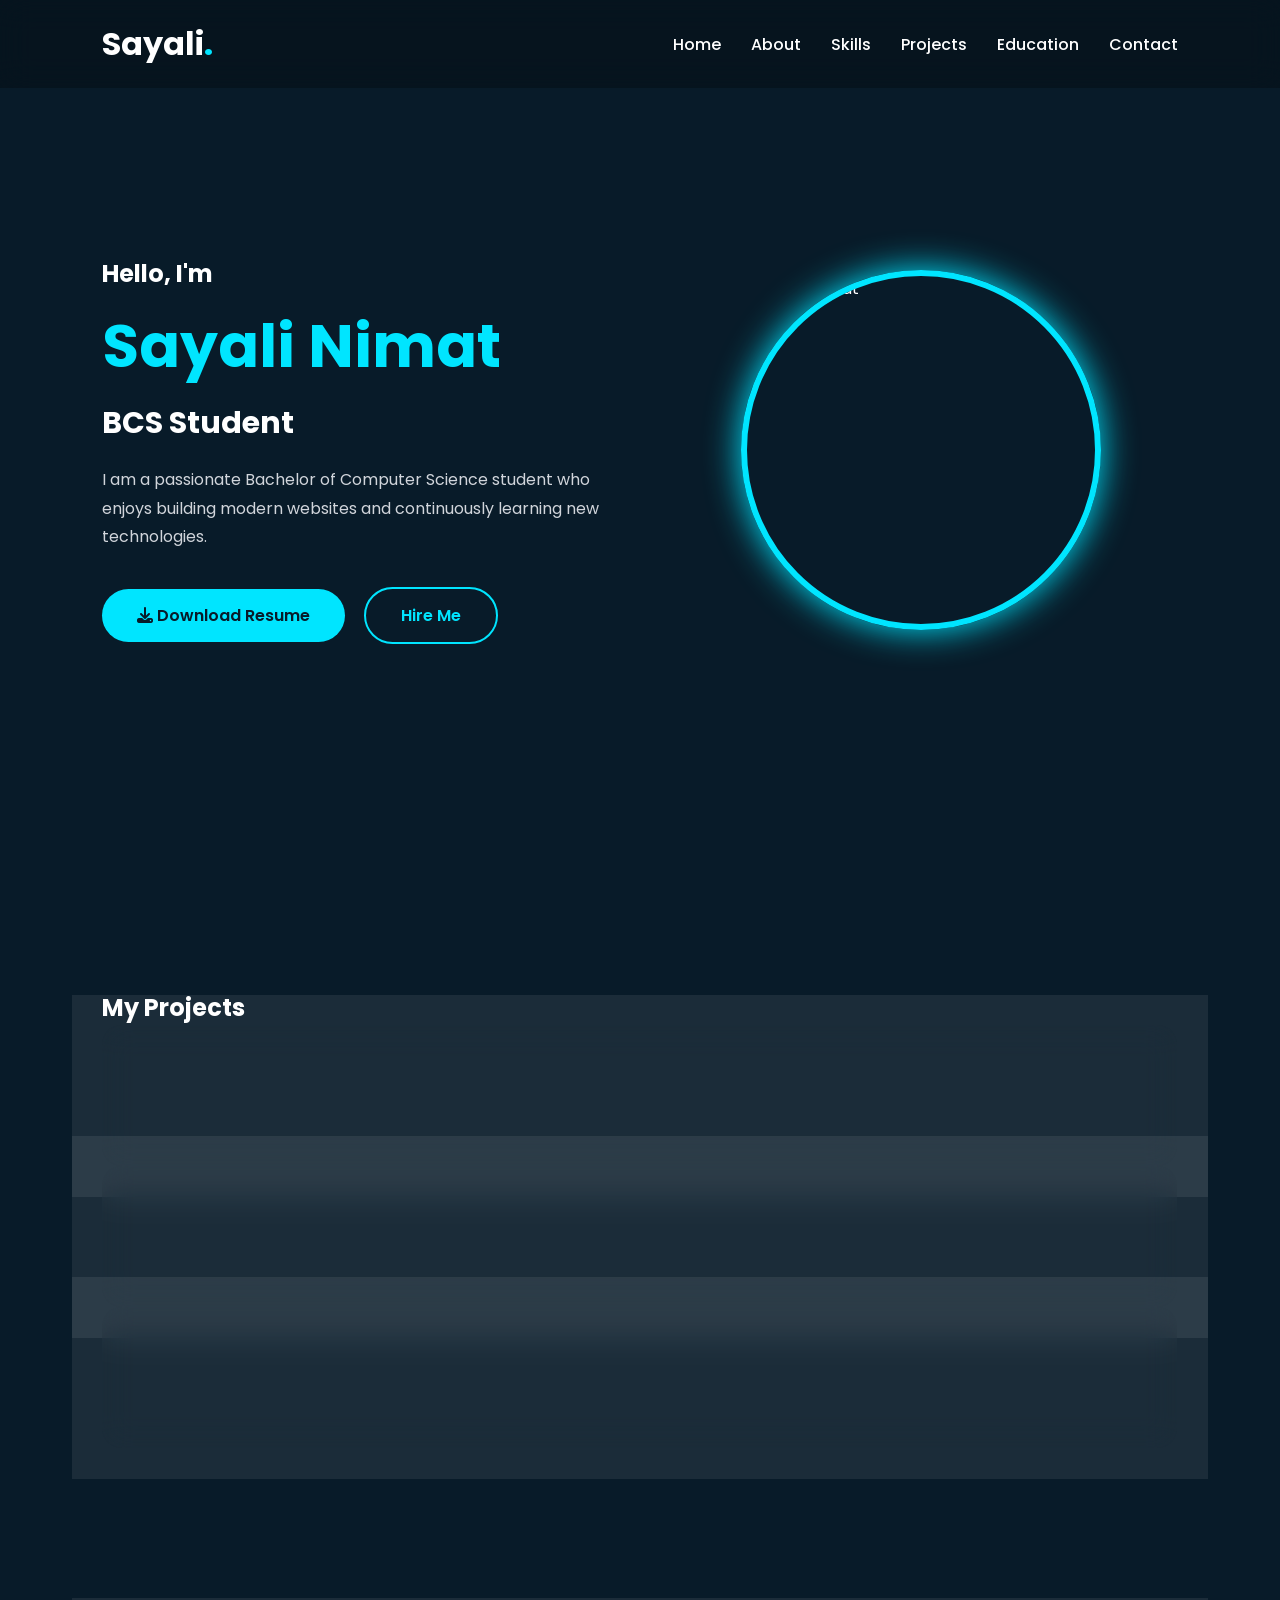
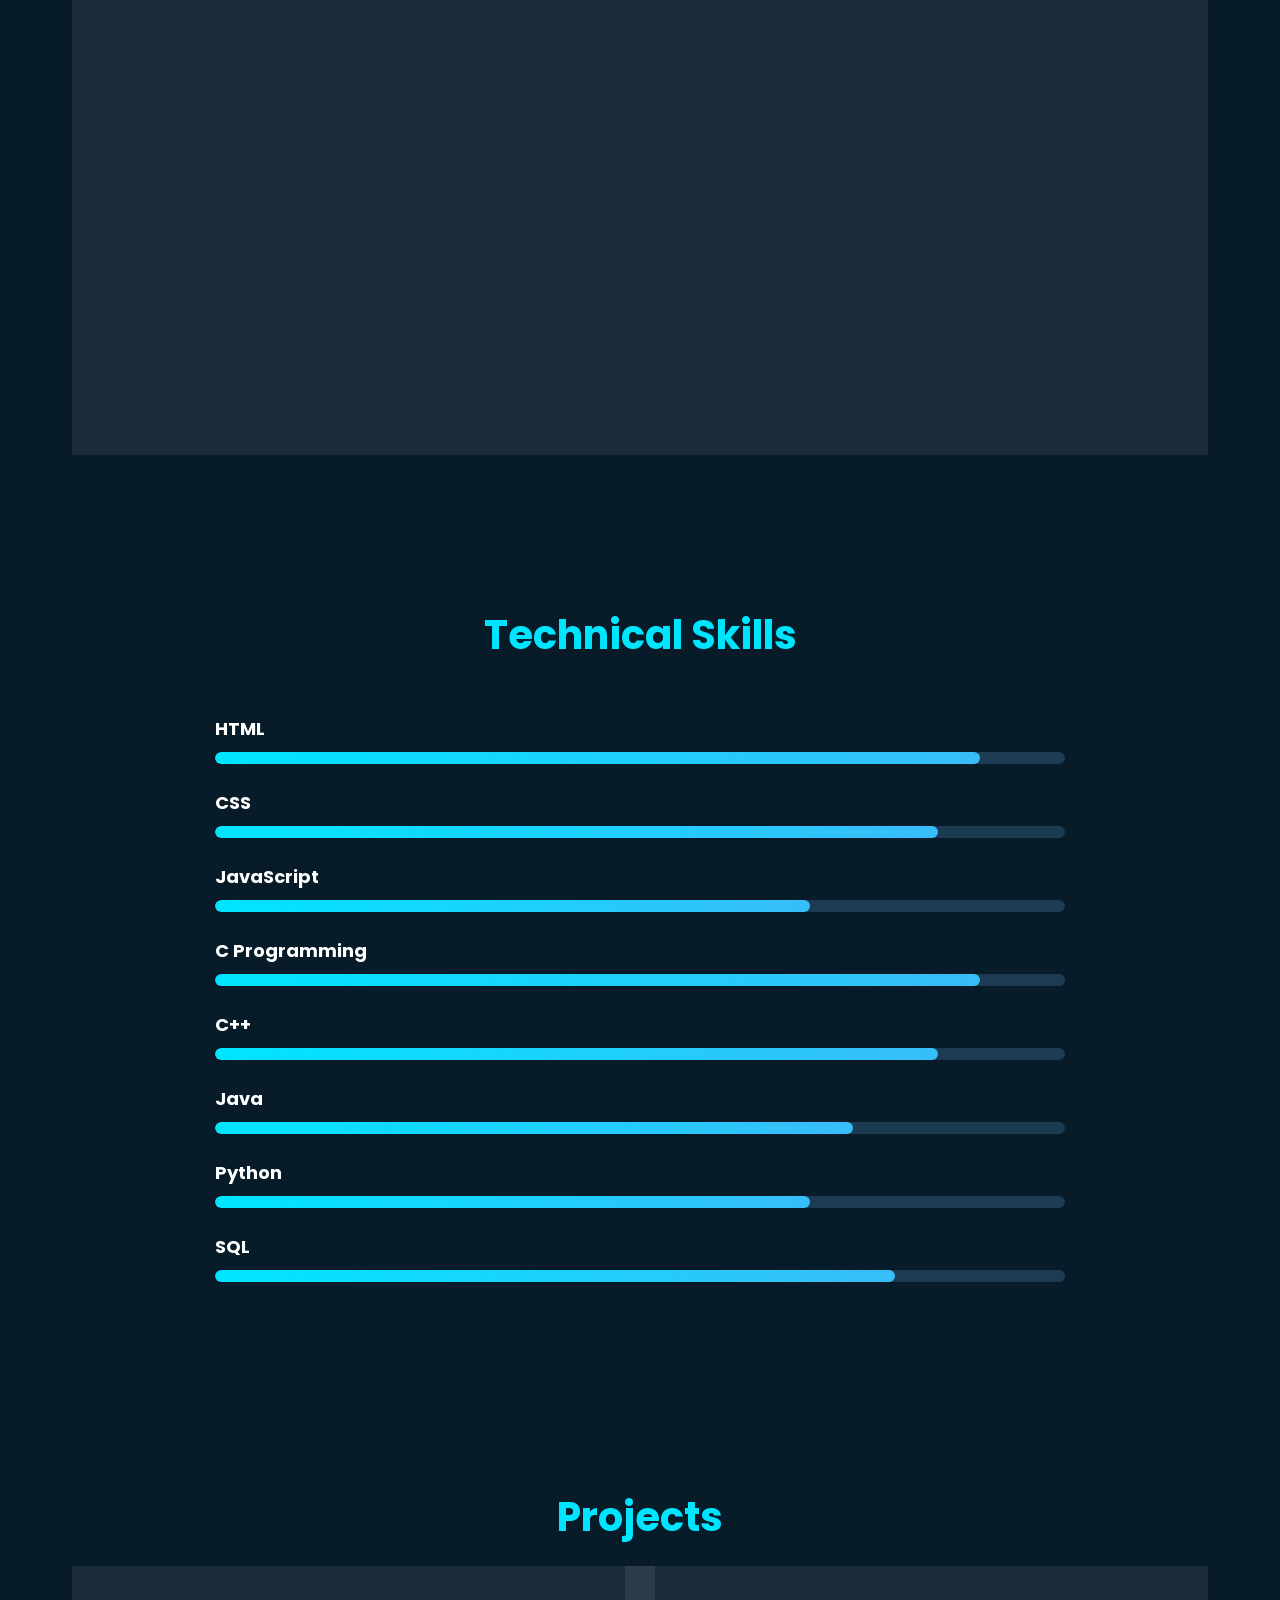
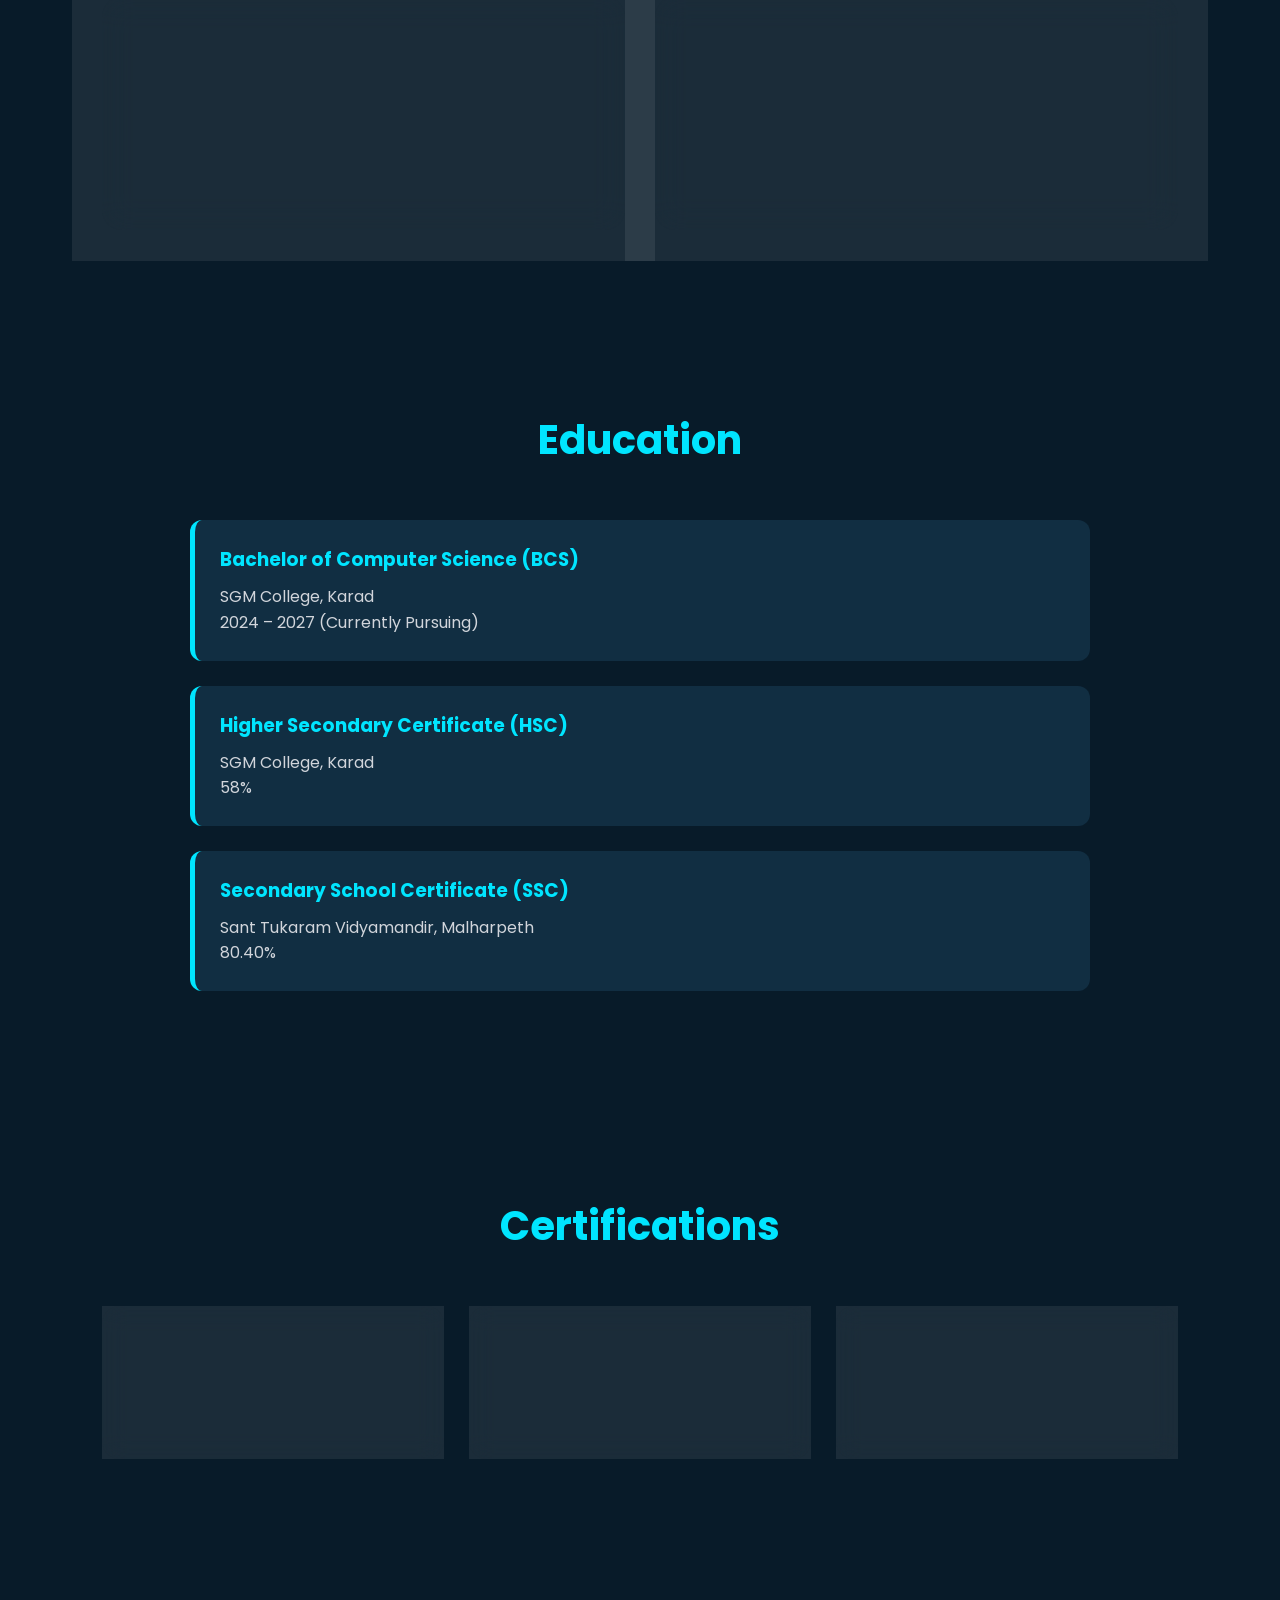
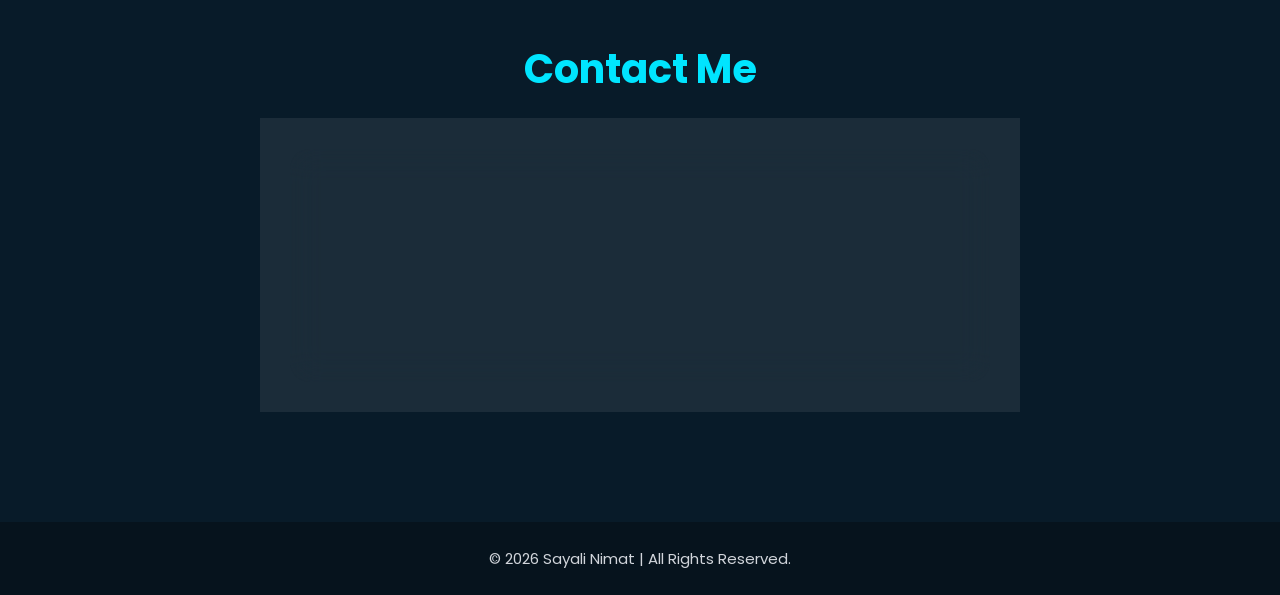
==== index.html @ 1ac61707 "Move files to root" ====
<!DOCTYPE html>
<html lang="en">

<head>
    <meta charset="UTF-8">
    <meta name="viewport" content="width=device-width, initial-scale=1.0">

    <title>Sayali Nimat | Portfolio</title>

    <link rel="stylesheet" href="style.css">

    <link href="https://fonts.googleapis.com/css2?family=Poppins:wght@300;400;500;600;700&display=swap" rel="stylesheet">
    <link rel="stylesheet"
        href="https://cdnjs.cloudflare.com/ajax/libs/font-awesome/6.5.2/css/all.min.css">
</head>

<body>

<header>

<nav>

<h2 class="logo">Sayali<span>.</span></h2>

<ul>

<li><a href="#home">Home</a></li>

<li><a href="#about">About</a></li>

<li><a href="#skills">Skills</a></li>

<li><a href="#projects">Projects</a></li>

<li><a href="#education">Education</a></li>

<li><a href="#contact">Contact</a></li>

</ul>

</nav>

</header>

<section class="hero" id="home">

<div class="hero-content">

<h3>Hello, I'm</h3>

<h1>Sayali Nimat</h1>

<h2><span class="typing"></span></h2>

<p>

I am a passionate Bachelor of Computer Science student who enjoys building modern websites and continuously learning new technologies.

</p>

<div class="buttons">

<a href="resume/resume.pdf" target="_blank"download class="btn">
<i class="fa-solid fa-download"></i>
Download Resume
</a>

<a href="#contact" class="btn2">
Hire Me
</a>

</div>

</div>

<div class="hero-image">

<img src="images/sayali.png" alt="Sayali Nimat" width="200">

</div>

</section>
<section class="projects" id="projects">
    <h2>My Projects</h2>

    <div class="project-card">
        <h3>Personal Portfolio</h3>
        <p>A responsive portfolio website built using HTML, CSS and JavaScript.</p>
    </div>

    <div class="project-card">
        <h3>Weather App</h3>
        <p>A simple weather application using JavaScript and API.</p>
    </div>

    <div class="project-card">
        <h3>To-Do List</h3>
        <p>A task management app with add and delete features.</p>
    </div>
</section>
<section id="about">

<div class="about-container">

<h2>About Me</h2>

<p>

I'm Sayali Nimat, currently pursuing Bachelor of Computer Science at SGM College, Karad. My goal is to become a Software Developer. I enjoy creating responsive websites and learning technologies like Java, Python, HTML, CSS and SQL.

</p>

<div class="about-box">

<div>

<h3>Education</h3>

<p>BCS (2024–2027)</p>

</div>

<div>

<h3>Location</h3>

<p>Karad, Maharashtra</p>

</div>

<div>

<h3>Email</h3>

<p>sayalinimat182@gmail.com</p>

</div>

</div>

</div>

</section>
<!-- Skills Section -->

<section id="skills">

<h2 class="section-title">Technical Skills</h2>

<div class="skills-container">

<div class="skill">
<h4>HTML</h4>
<div class="bar"><span class="html"></span></div>
</div>

<div class="skill">
<h4>CSS</h4>
<div class="bar"><span class="css"></span></div>
</div>

<div class="skill">
<h4>JavaScript</h4>
<div class="bar"><span class="js"></span></div>
</div>

<div class="skill">
<h4>C Programming</h4>
<div class="bar"><span class="c"></span></div>
</div>

<div class="skill">
<h4>C++</h4>
<div class="bar"><span class="cpp"></span></div>
</div>

<div class="skill">
<h4>Java</h4>
<div class="bar"><span class="java"></span></div>
</div>

<div class="skill">
<h4>Python</h4>
<div class="bar"><span class="python"></span></div>
</div>

<div class="skill">
<h4>SQL</h4>
<div class="bar"><span class="sql"></span></div>
</div>

</div>

</section>

<!-- Projects -->

<section id="projects">

<h2 class="section-title">Projects</h2>

<div class="project-container">

<div class="project-card">

<i class="fa-solid fa-user"></i>

<h3>Personal Portfolio</h3>

<p>
A responsive personal portfolio website built using HTML, CSS and JavaScript.
</p>

</div>

<div class="project-card">

<i class="fa-solid fa-code"></i>

<h3>Upcoming Projects</h3>

<p>
More web development and Java projects will be added here soon.
</p>

</div>

</div>

</section>
<!-- Education -->

<section id="education">

<h2 class="section-title">Education</h2>

<div class="timeline">

<div class="timeline-item">
<h3>Bachelor of Computer Science (BCS)</h3>
<p>SGM College, Karad</p>
<p>2024 – 2027 (Currently Pursuing)</p>
</div>

<div class="timeline-item">
<h3>Higher Secondary Certificate (HSC)</h3>
<p>SGM College, Karad</p>
<p>58%</p>
</div>

<div class="timeline-item">
<h3>Secondary School Certificate (SSC)</h3>
<p>Sant Tukaram Vidyamandir, Malharpeth</p>
<p>80.40%</p>
</div>

</div>

</section>

<!-- Certifications -->

<section id="certifications">

<h2 class="section-title">Certifications</h2>

<div class="certificate-container">

<div class="certificate-card">
<h3>MS-CIT</h3>
</div>

<div class="certificate-card">
<h3>Generative AI Mastermind</h3>
<p>Outskill</p>
</div>

<div class="certificate-card">
<h3>Cyber Security Awareness Workshop</h3>
<p>Hackpro Infosolution</p>
</div>

</div>

</section>

<!-- Contact -->

<section id="contact">

<h2 class="section-title">Contact Me</h2>

<div class="contact-box">

<p><i class="fa-solid fa-phone"></i> +91 9021046029</p>

<p><i class="fa-solid fa-envelope"></i> sayalinimat182@gmail.com</p>

<p>
<i class="fa-brands fa-linkedin"></i>
<a href="https://www.linkedin.com/in/sayali-nimat" target="_blank">
LinkedIn Profile
</a>
</p>

</div>

</section>

<footer>

<p>© 2026 Sayali Nimat | All Rights Reserved.</p>

</footer>

<script src="script.js"></script>

</body>
</html>
---- style.css ----
/* Google Font */
@import url('https://fonts.googleapis.com/css2?family=Poppins:wght@300;400;500;600;700;800&display=swap');

*{
    margin:0;
    padding:0;
    box-sizing:border-box;
    scroll-behavior:smooth;
    font-family:'Poppins',sans-serif;
}

body{
    background:#081b29;
    color:#fff;
}

a{
    text-decoration:none;
}

li{
    list-style:none;
}

/* Header */

header{
    position:fixed;
    top:0;
    left:0;
    width:100%;
    padding:20px 8%;
    display:flex;
    justify-content:center;
    background:rgba(0,0,0,.25);
    backdrop-filter:blur(15px);
    z-index:1000;
}

nav{
    width:100%;
    display:flex;
    justify-content:space-between;
    align-items:center;
}

.logo{
    font-size:32px;
    font-weight:700;
    color:#fff;
}

.logo span{
    color:#00e5ff;
}

nav ul{
    display:flex;
    gap:30px;
}

nav ul li a{
    color:#fff;
    font-weight:500;
    transition:.3s;
}

nav ul li a:hover{
    color:#00e5ff;
}

/* Hero Section */

.hero{
    min-height:100vh;
    display:flex;
    justify-content:space-between;
    align-items:center;
    padding:120px 8%;
    gap:50px;
}

.hero-content{
    flex:1;
}

.hero-content h3{
    font-size:24px;
}

.hero-content h1{
    font-size:60px;
    color:#00e5ff;
    margin:10px 0;
}

.hero-content h2{
    font-size:30px;
    margin-bottom:20px;
}

.hero-content p{
    line-height:1.8;
    max-width:600px;
    color:#d1d5db;
}

.hero-image{
    flex:1;
    display:flex;
    justify-content:center;
}

.hero-image img{
    width:360px;
    height:360px;
    object-fit:cover;
    border-radius:50%;
    border:6px solid #00e5ff;
    box-shadow:0 0 35px #00e5ff;
}

/* Buttons */

.buttons{
    margin-top:35px;
}

.btn,
.btn2{
    display:inline-block;
    padding:14px 35px;
    border-radius:40px;
    font-weight:600;
    transition:.4s;
    margin-right:15px;
}

.btn{
    background:#00e5ff;
    color:#081b29;
}

.btn:hover{
    transform:translateY(-5px);
}

.btn2{
    border:2px solid #00e5ff;
    color:#00e5ff;
}

.btn2:hover{
    background:#00e5ff;
    color:#081b29;
}
/* ===========================
   About Section
=========================== */

section{
    padding:90px 8%;
}

.section-title{
    text-align:center;
    font-size:40px;
    color:#00e5ff;
    margin-bottom:50px;
}

.about-container{
    background:rgba(255,255,255,0.08);
    backdrop-filter:blur(15px);
    border-radius:20px;
    padding:40px;
    box-shadow:0 0 20px rgba(0,229,255,.2);
}

.about-container p{
    font-size:17px;
    color:#d1d5db;
    line-height:1.8;
    text-align:center;
    margin-top:20px;
}

.about-box{
    display:grid;
    grid-template-columns:repeat(auto-fit,minmax(220px,1fr));
    gap:25px;
    margin-top:40px;
}

.about-box div{
    background:#112e42;
    border-radius:15px;
    padding:25px;
    text-align:center;
    transition:.4s;
}

.about-box div:hover{
    transform:translateY(-8px);
    box-shadow:0 0 20px #00e5ff;
}

.about-box h3{
    color:#00e5ff;
    margin-bottom:10px;
}

/* ===========================
   Skills Section
=========================== */

.skills-container{
    max-width:850px;
    margin:auto;
}

.skill{
    margin:25px 0;
}

.skill h4{
    margin-bottom:10px;
    font-size:18px;
}

.bar{
    width:100%;
    height:12px;
    background:#1d3b53;
    border-radius:20px;
    overflow:hidden;
}

.bar span{
    display:block;
    height:100%;
    border-radius:20px;
    background:linear-gradient(90deg,#00e5ff,#38bdf8);
}

.html{
    width:90%;
}

.css{
    width:85%;
}

.js{
    width:70%;
}

.c{
    width:90%;
}

.cpp{
    width:85%;
}

.java{
    width:75%;
}

.python{
    width:70%;
}

.sql{
    width:80%;
}
/* ===========================
   Projects Section
=========================== */

.project-container{
    display:grid;
    grid-template-columns:repeat(auto-fit,minmax(280px,1fr));
    gap:30px;
    margin-top:40px;
}

.project-card{
    background:rgba(255,255,255,0.08);
    backdrop-filter:blur(15px);
    border-radius:20px;
    padding:35px;
    text-align:center;
    transition:.4s;
    box-shadow:0 0 20px rgba(0,229,255,.15);
}

.project-card:hover{
    transform:translateY(-10px);
    box-shadow:0 0 30px #00e5ff;
}

.project-card i{
    font-size:45px;
    color:#00e5ff;
    margin-bottom:20px;
}

.project-card h3{
    margin-bottom:15px;
}

.project-card p{
    color:#d1d5db;
    line-height:1.7;
}

/* ===========================
   Education Section
=========================== */

.timeline{
    max-width:900px;
    margin:auto;
}

.timeline-item{
    background:#112e42;
    padding:25px;
    margin:25px 0;
    border-left:5px solid #00e5ff;
    border-radius:12px;
    transition:.4s;
}

.timeline-item:hover{
    transform:translateX(10px);
    box-shadow:0 0 20px rgba(0,229,255,.3);
}

.timeline-item h3{
    color:#00e5ff;
    margin-bottom:10px;
}

.timeline-item p{
    color:#d1d5db;
    line-height:1.6;
}

/* ===========================
   Certifications
=========================== */

.certificate-container{
    display:grid;
    grid-template-columns:repeat(auto-fit,minmax(250px,1fr));
    gap:25px;
    margin-top:40px;
}

.certificate-card{
    background:rgba(255,255,255,.08);
    backdrop-filter:blur(12px);
    border-radius:18px;
    padding:30px;
    text-align:center;
    transition:.4s;
}

.certificate-card:hover{
    transform:translateY(-10px);
    box-shadow:0 0 25px #00e5ff;
}

.certificate-card h3{
    color:#00e5ff;
    margin-bottom:10px;
}

.certificate-card p{
    color:#d1d5db;
}
/* ===========================
   Contact Section
=========================== */

.contact-box{
    max-width:700px;
    margin:auto;
    background:rgba(255,255,255,.08);
    backdrop-filter:blur(15px);
    padding:40px;
    border-radius:20px;
    text-align:center;
    box-shadow:0 0 20px rgba(0,229,255,.2);
}

.contact-box p{
    margin:18px 0;
    font-size:18px;
}

.contact-box i{
    color:#00e5ff;
    margin-right:10px;
}

.contact-box a{
    color:#fff;
}

.contact-box a:hover{
    color:#00e5ff;
}

/* ===========================
   Footer
=========================== */

footer{
    background:#06131d;
    padding:25px;
    text-align:center;
    margin-top:50px;
}

footer p{
    color:#d1d5db;
    font-size:15px;
}

/* ===========================
   Responsive Design
=========================== */

@media(max-width:991px){

.hero{
    flex-direction:column-reverse;
    text-align:center;
    padding-top:140px;
}

.hero-content h1{
    font-size:45px;
}

.hero-content h2{
    font-size:24px;
}

.hero-image img{
    width:280px;
    height:280px;
}

nav{
    flex-direction:column;
    gap:20px;
}

nav ul{
    flex-wrap:wrap;
    justify-content:center;
    gap:15px;
}

}

@media(max-width:600px){

.section-title{
    font-size:30px;
}

.hero-content h1{
    font-size:36px;
}

.hero-content p{
    font-size:15px;
}

.btn,
.btn2{
    display:block;
    margin:15px auto;
    width:220px;
    text-align:center;
}

.hero-image img{
    width:220px;
    height:220px;
}

.about-container,
.contact-box{
    padding:25px;
}

}
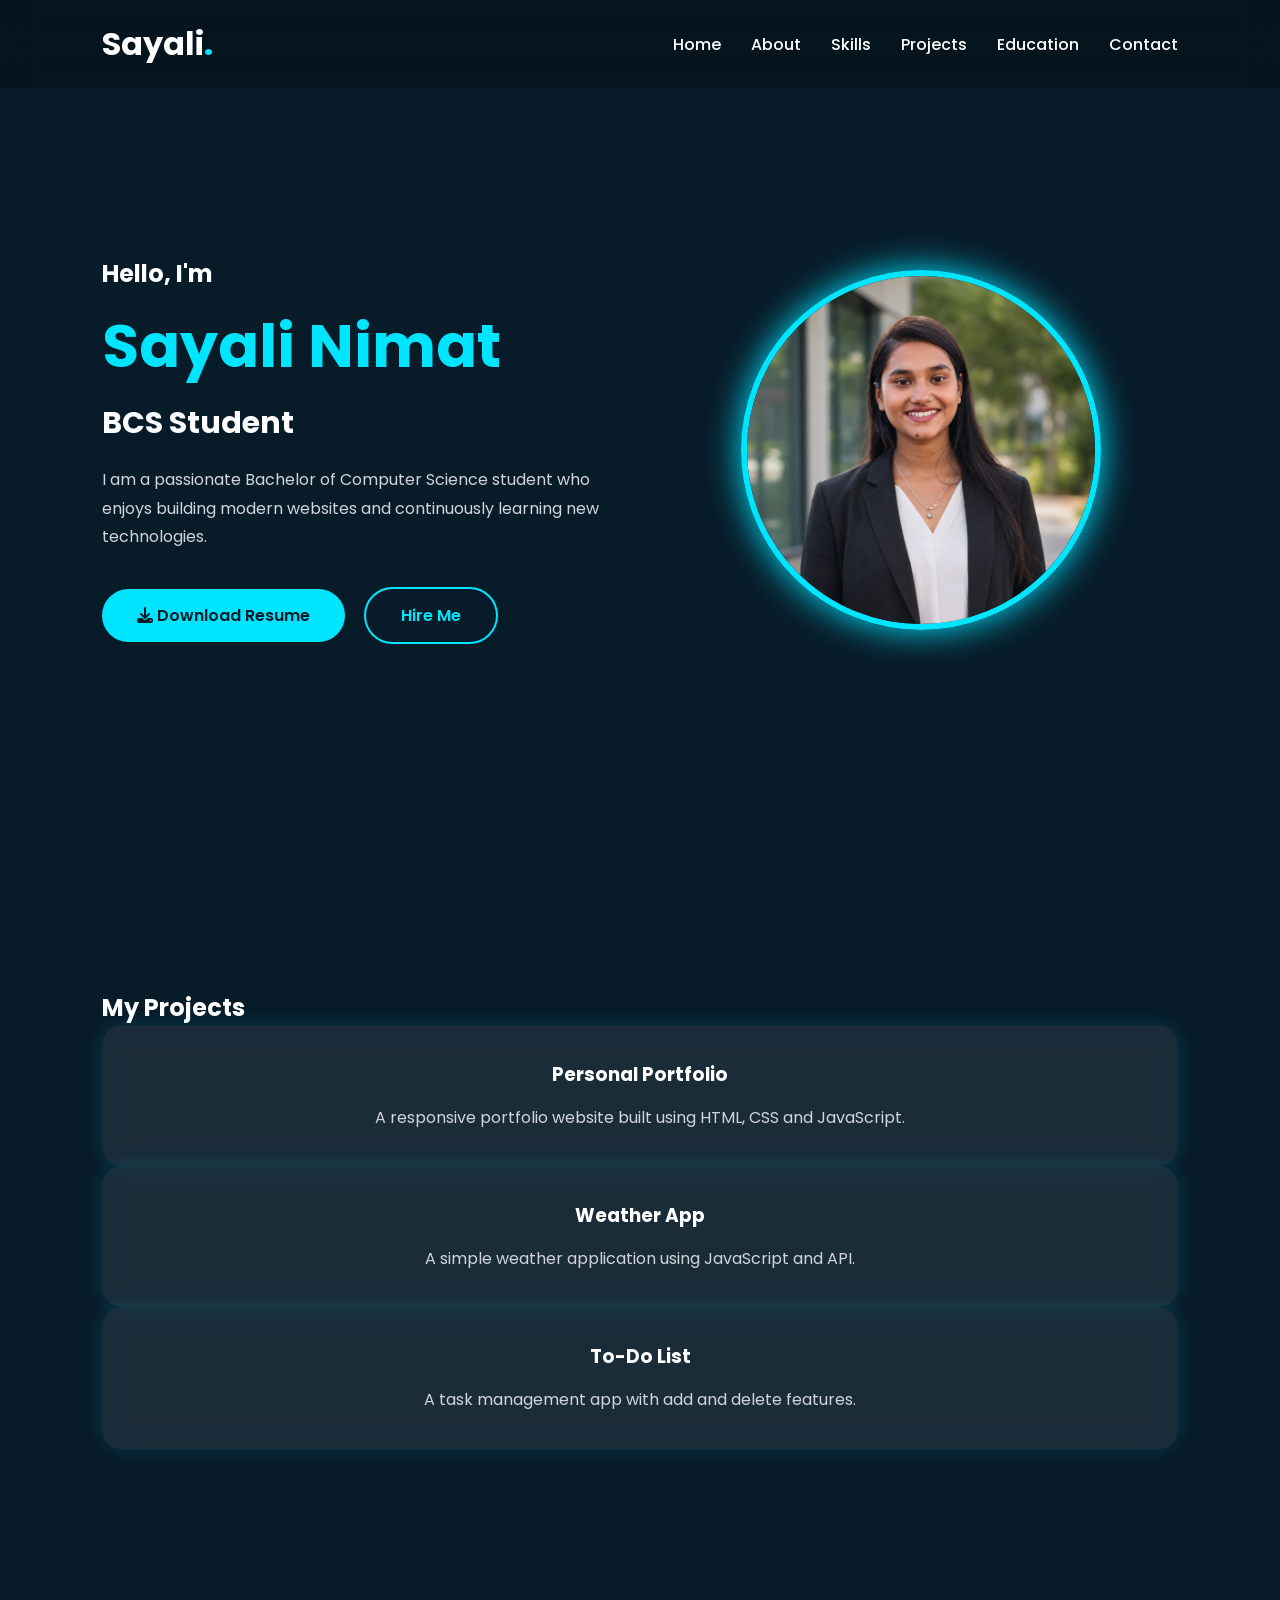
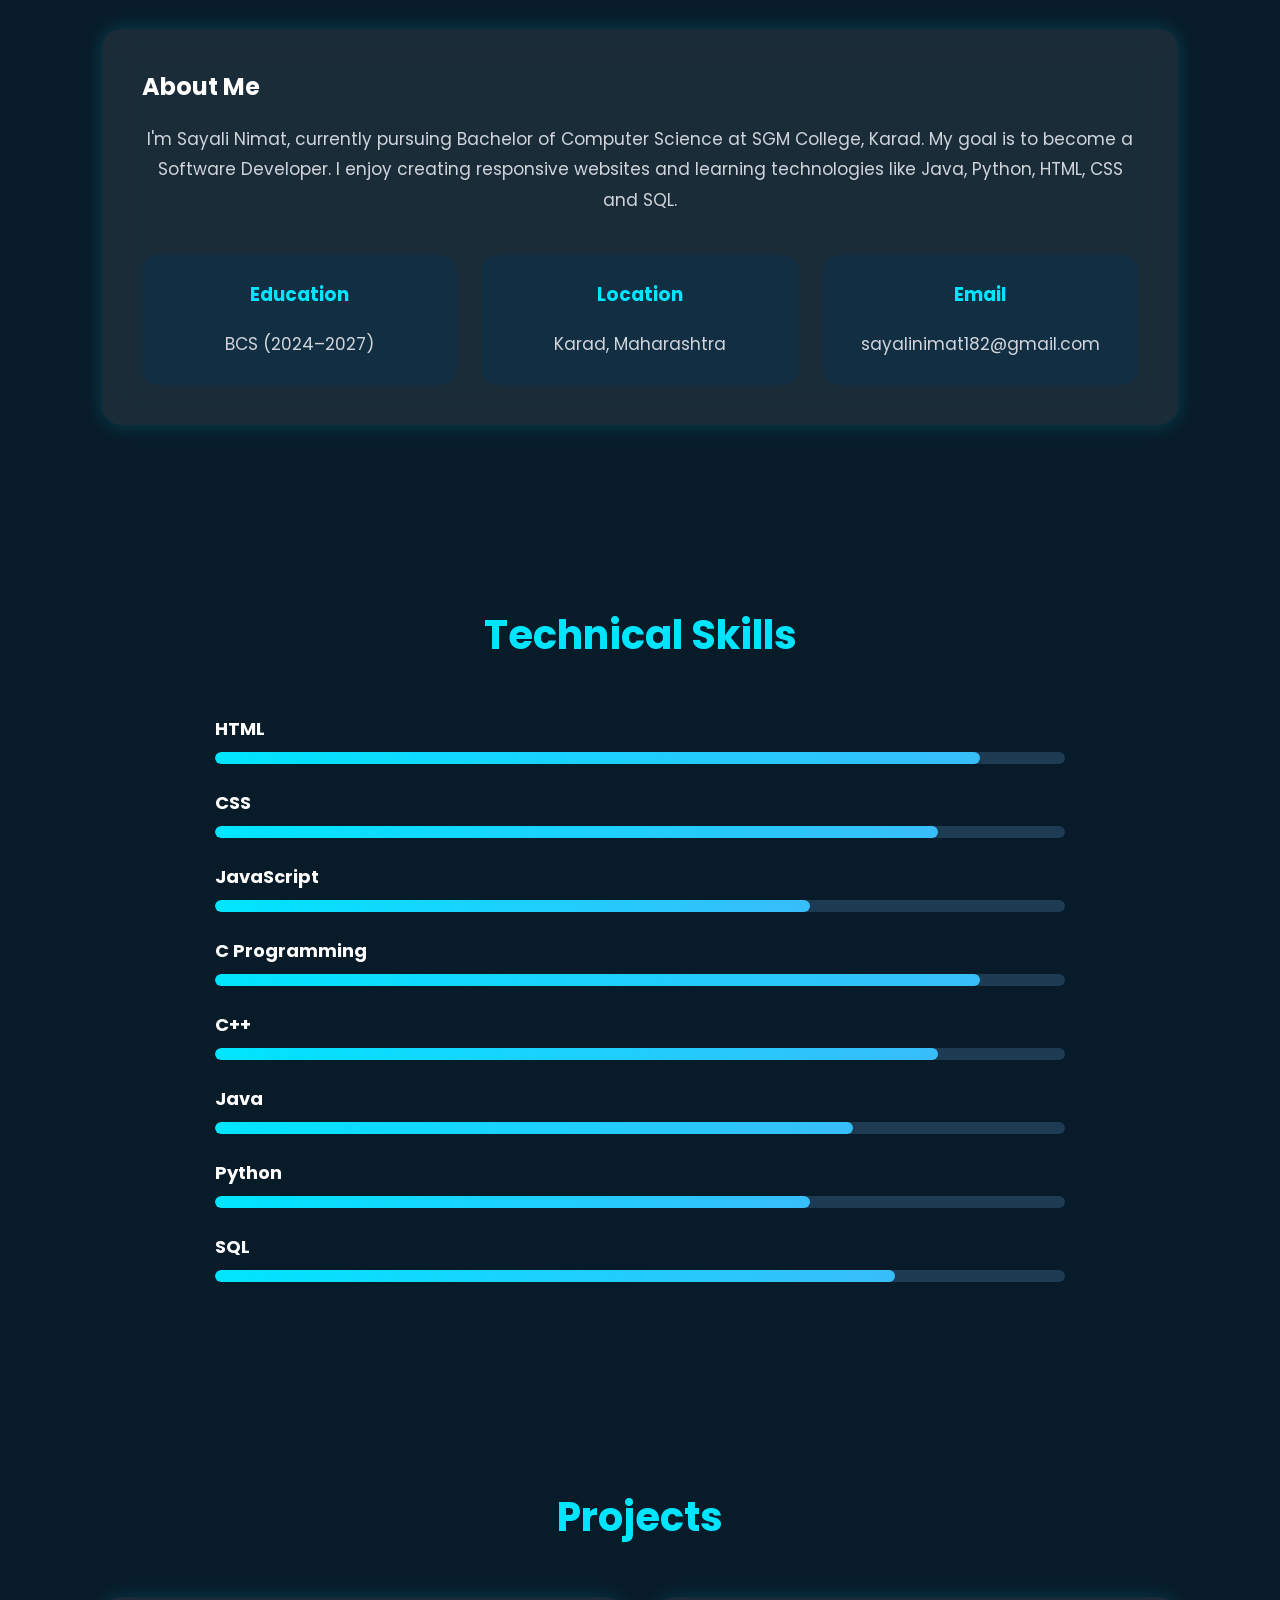
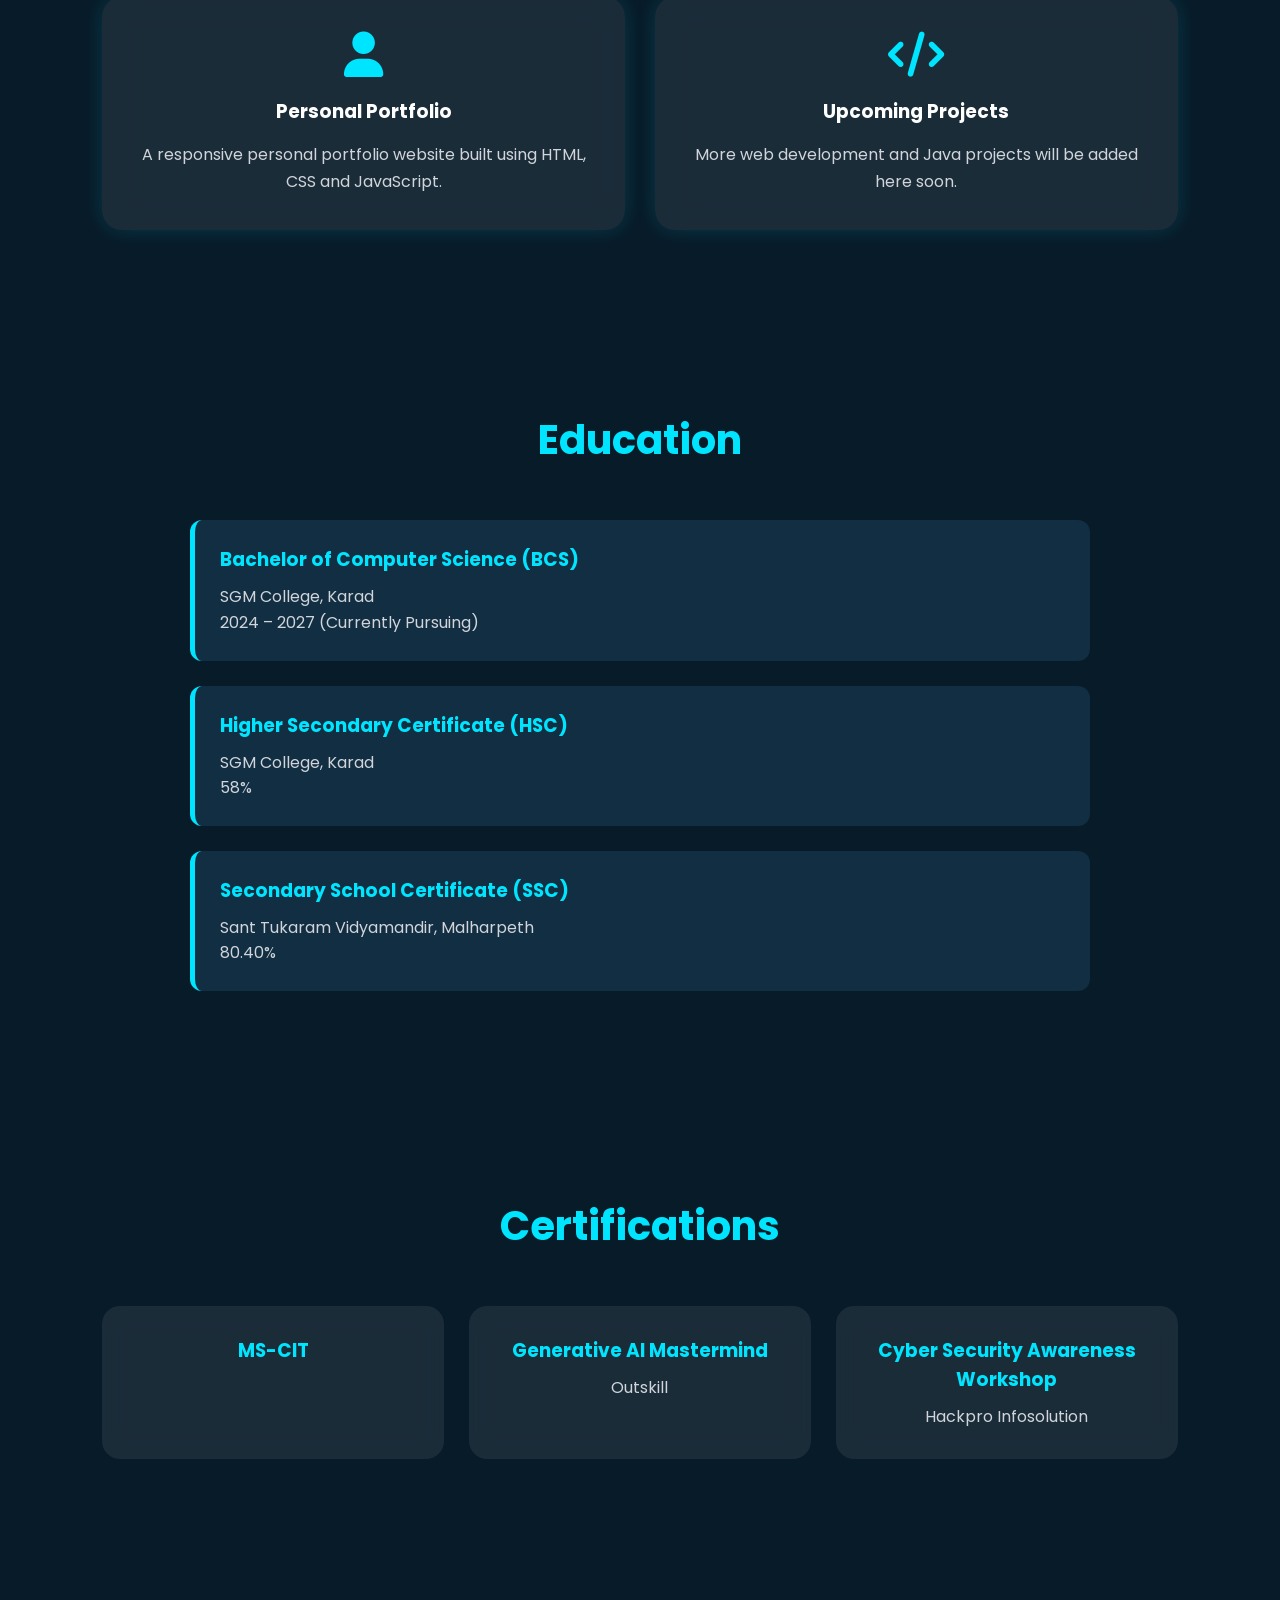
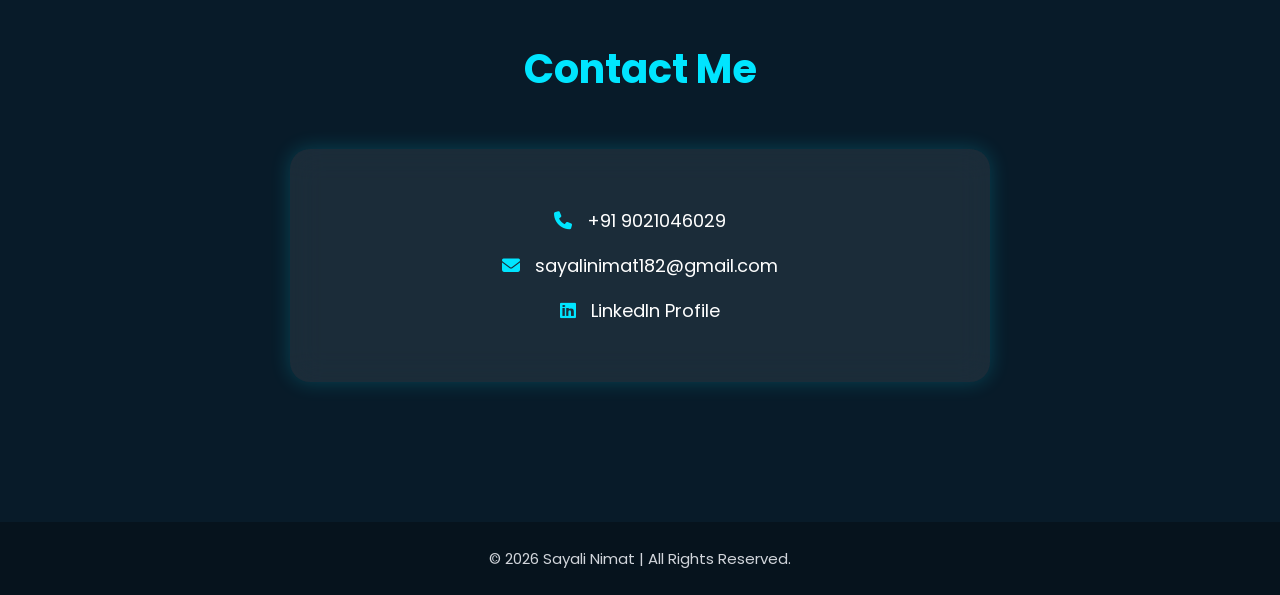
==== commit b4c6ba4b: "Fix image path" ====
--- a/index.html
+++ b/index.html
@@ -75,7 +75,7 @@
 
 <div class="hero-image">
 
-<img src="images/sayali.png" alt="Sayali Nimat" width="200">
+<img src="image/sayali.png" alt="Sayali Nimat" width="200">
 
 </div>
 
